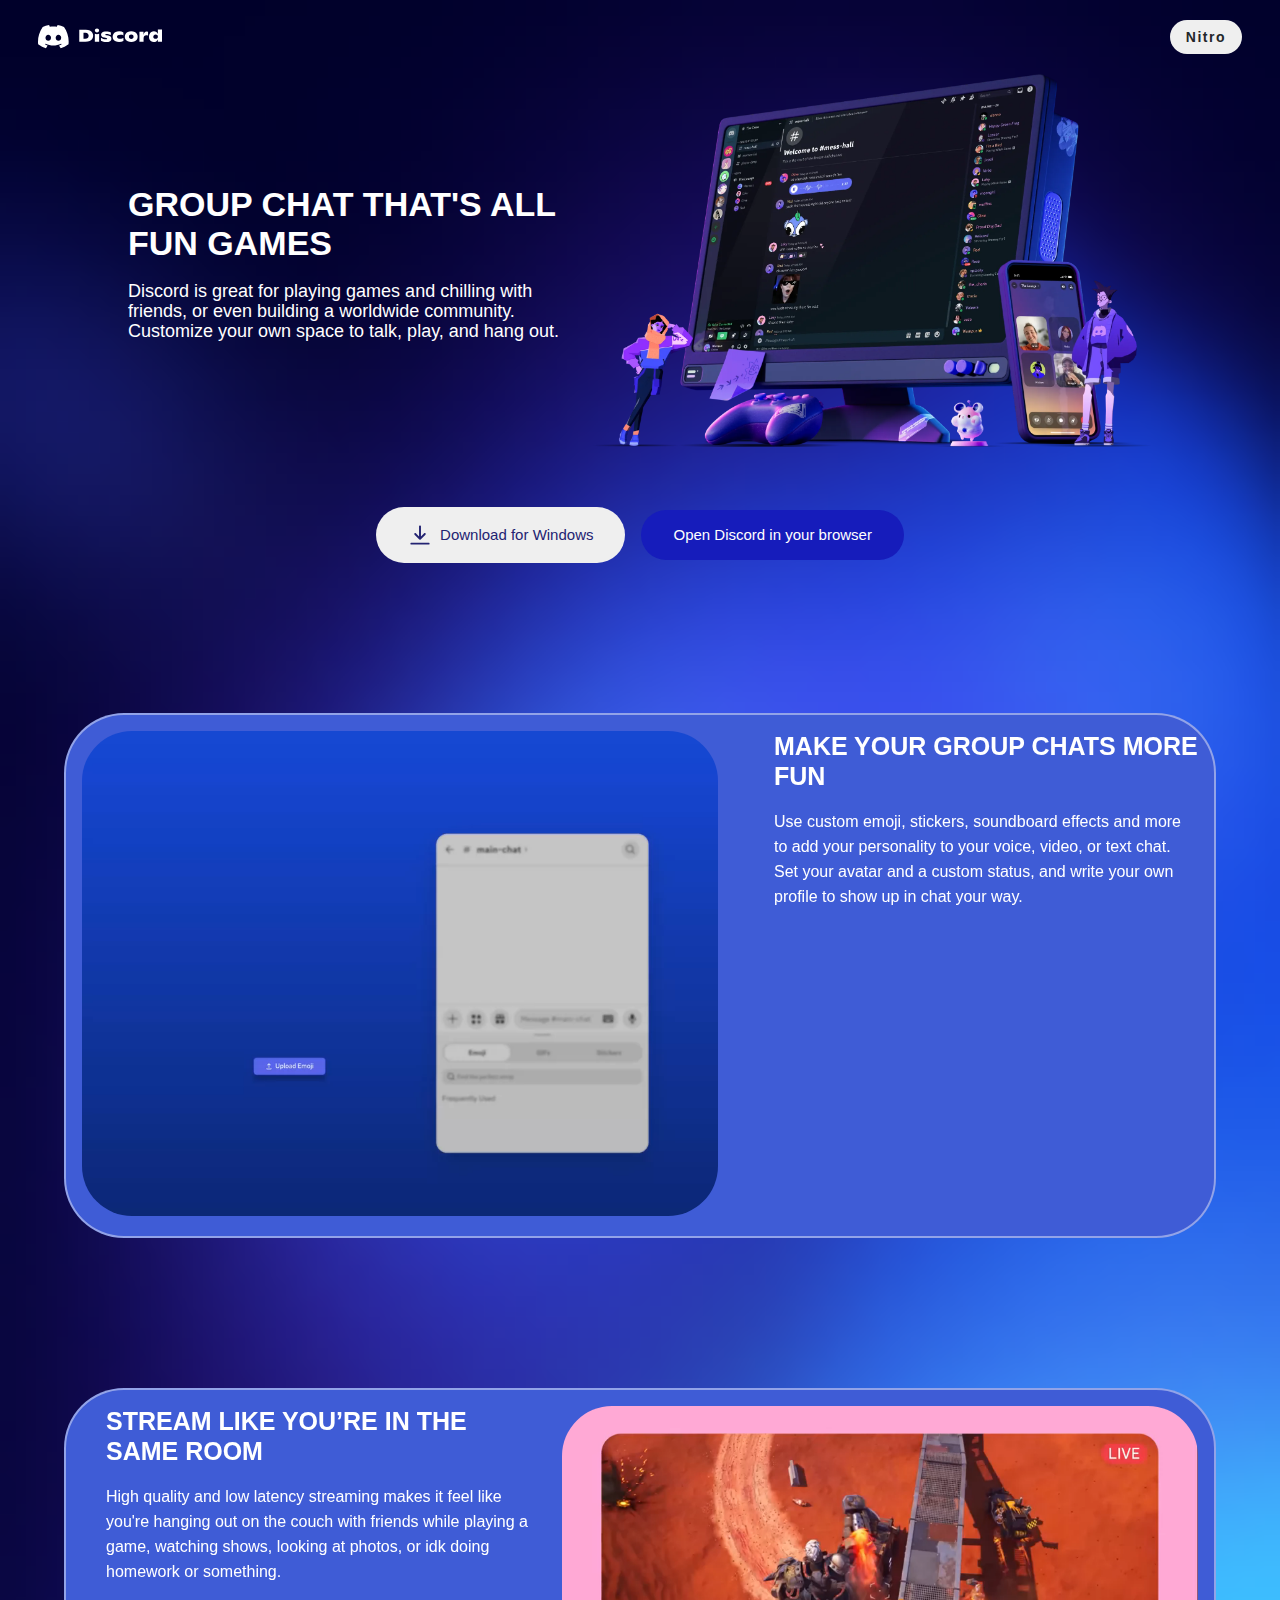
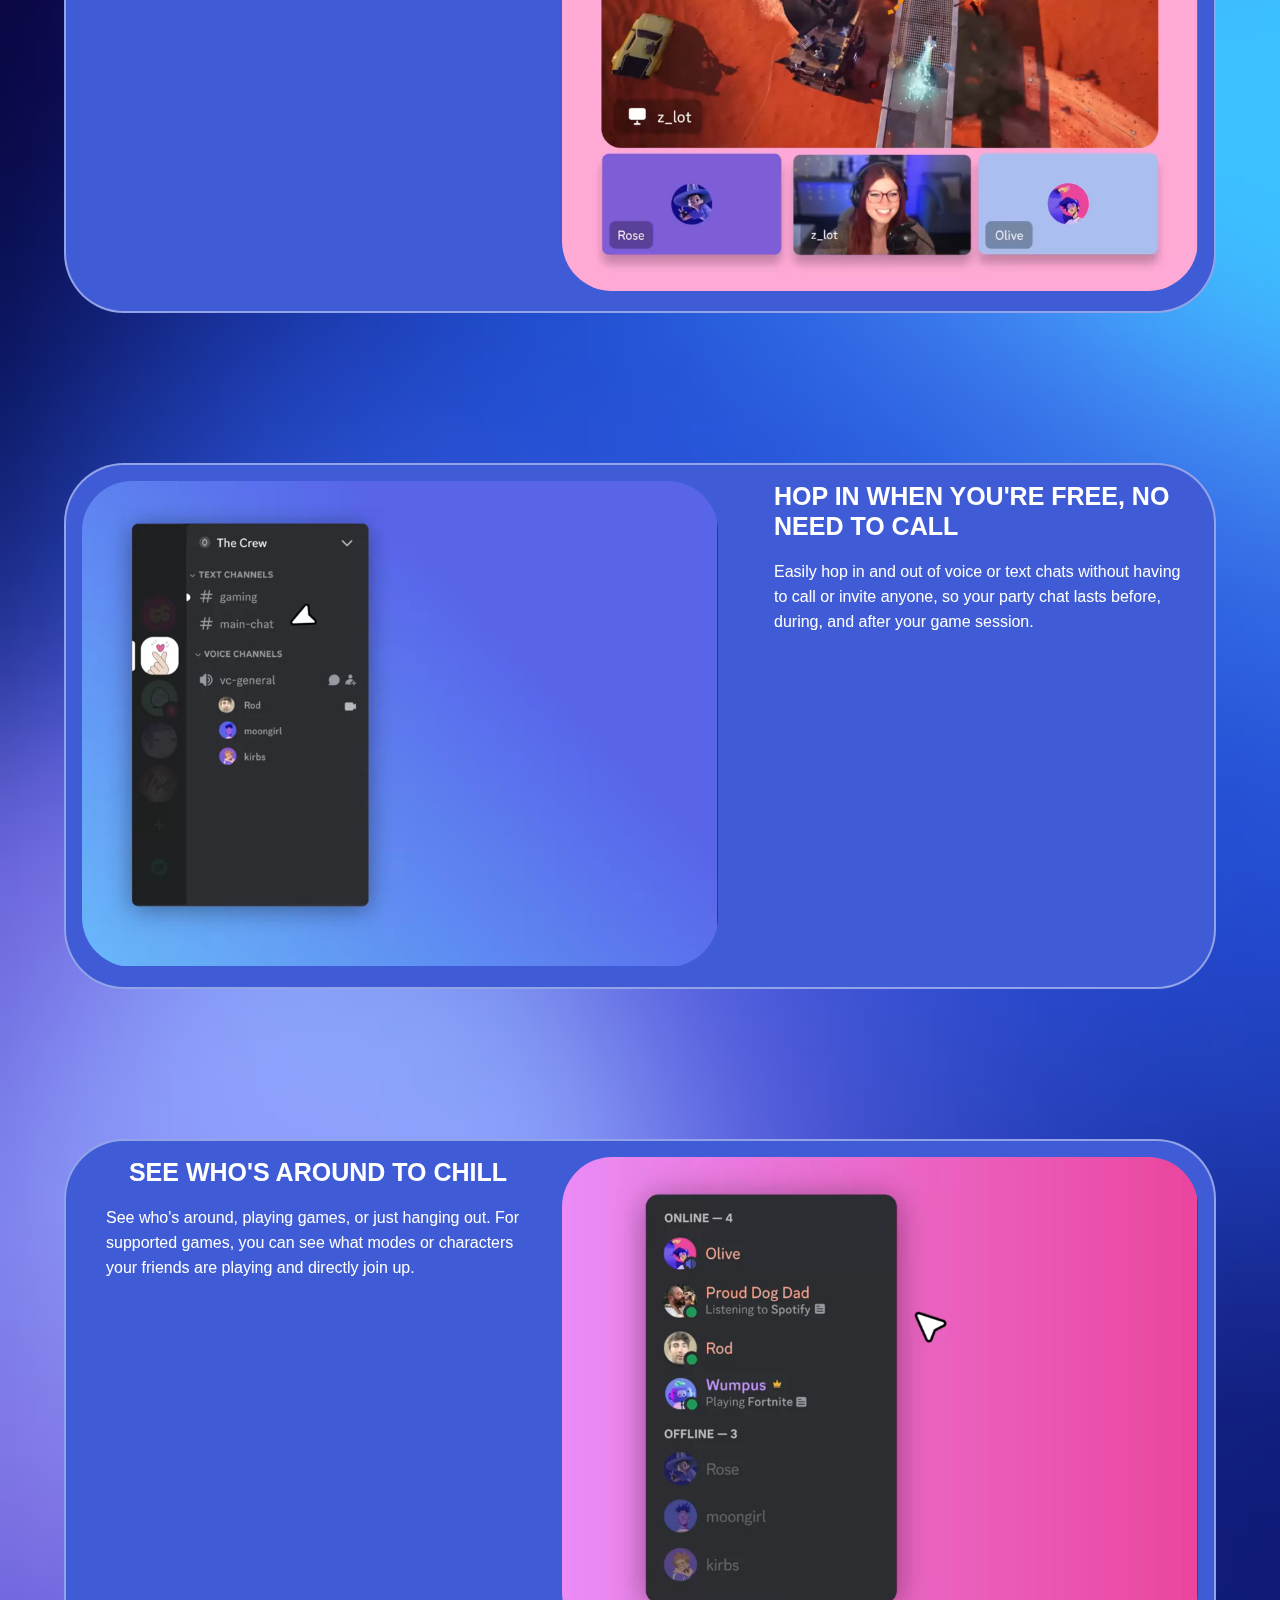
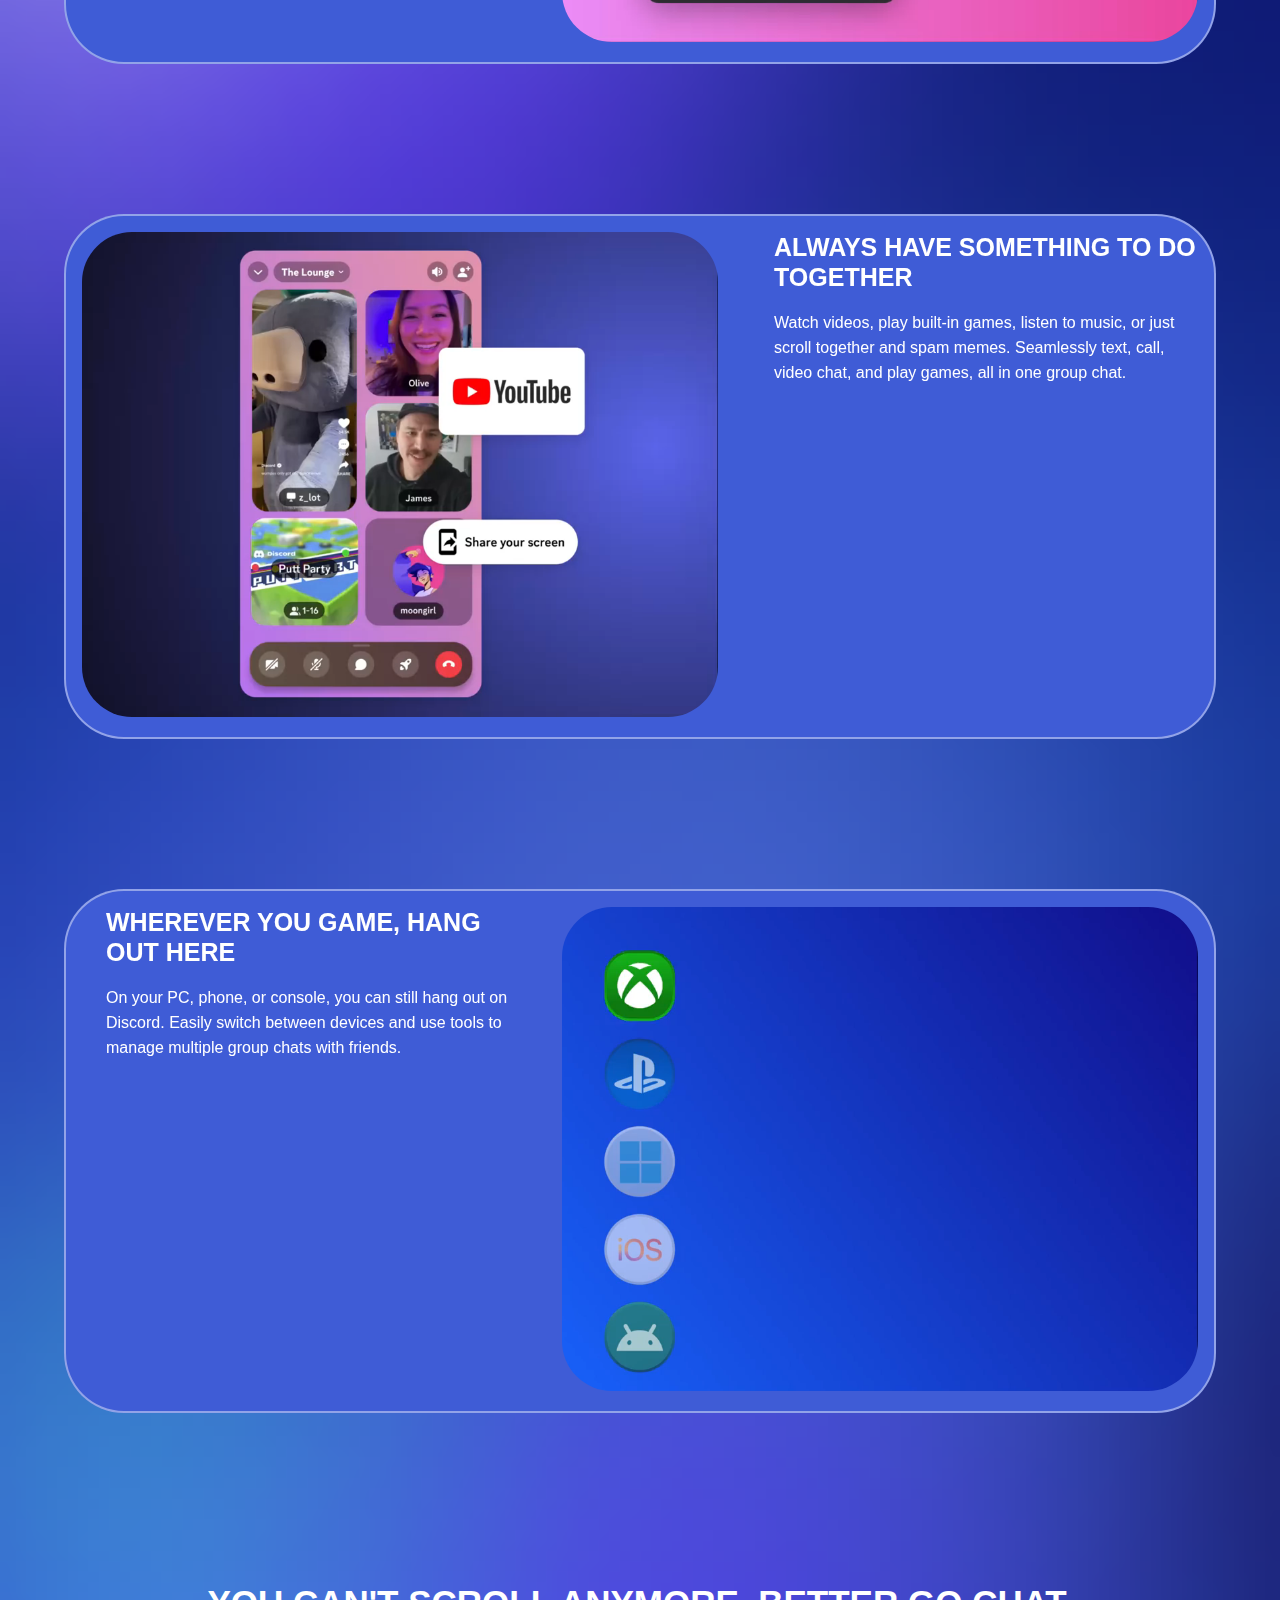
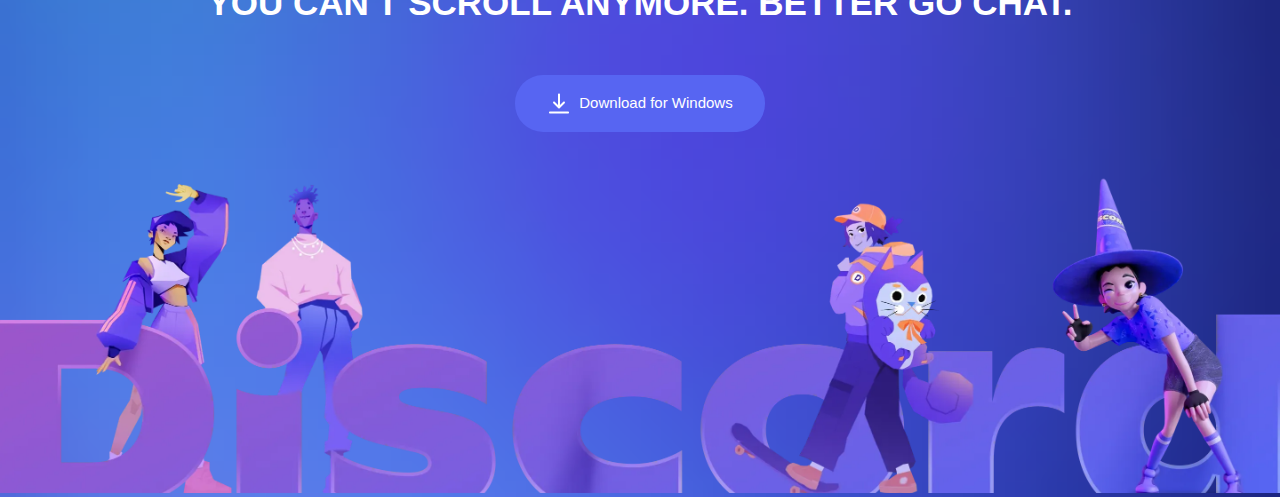
==== index.html @ bdc0ab3c "Add files via upload" ====
<!DOCTYPE html>
<html lang="en">
<head>
    <meta charset="UTF-8">
    <meta name="viewport" content="width=device-width, initial-scale=1.0">
    <title>Discord</title>
    <link rel="stylesheet" href="styles.css">
</head>
<body>
    <header>
        <div class="header">
        <img class="branding-logo" src="./assets/discord-logo.svg" alt="">
        <button class="header-btn"><a href="./Nitro/index.html">Nitro</a></button>
        </div>
    </header>

    <main>
        <section class="hero">
            <div class="content">
                <div class="details"><h1>GROUP CHAT THAT'S ALL FUN GAMES</h1>
                <p>Discord is great for playing games and chilling with friends, or even building a worldwide community. Customize your own space to talk, play, and hang out.</p>
                </div>
                <div class="image"><img src="./assets/sections-media/discord-monitor.webp" alt="">
                </div>
            </div>
            <div class="hero-btns">
                <button class="download-btn hero-btn"><img src="./assets/icons-n-backgrounds/download-dark.svg" alt="">Download for Windows</button>
                <button class="web-redirect-btn hero-btn">Open Discord in your browser</button>
            </div>
        </section>
        <section class="chats">
            <div class="card">
                <div class="media">
                    <video src="./assets/animations-n-videos/663b271d6f05c8c9e11f8d65_Discord Refresh Sound-MP4-transcode.webm" autoplay loop></video>
                </div>
                <div class="details">
                    <h2>Make your group chats more fun</h2>
                    <p>Use custom emoji, stickers, soundboard effects and more to add your personality to your voice, video, or text chat. Set your avatar and a custom status, and write your own profile to show up in chat your way.</p>
                </div>
            </div>
        </section>
        <section class="room">
            <div class="card">
                <div class="details">
                    <h2>Stream like you’re in the same room</h2>
                    <p>High quality and low latency streaming makes it feel like you're hanging out on the couch with friends while playing a game, watching shows, looking at photos, or idk doing homework or something.</p>
                </div>
                <div class="media">
                    <video src="./assets/animations-n-videos/6257adef93867e50d84d30e2_665434315cbc60da2d4c9684_Discord_Website_Refresh_Same Room_EN_V2-transcode.webm" alt="" autoplay loop></video>
                </div>
            </div>
        </section>
        <section class="vc">
            <div class="card">
                <div class="media">
                    <video src="./assets/animations-n-videos/6638c6b04eff56a99c1e2d7d_Discord_Website_Refresh_Hop-In-transcode.webm" autoplay loop></video>
                </div>
                <div class="details">
                    <h2>Hop in when you're free, no need to call</h2>
                    <p>Easily hop in and out of voice or text chats without having to call or invite anyone, so your party chat lasts before, during, and after your game session.</p>
                </div>
            </div>
        </section>
        <section class="chill">
            <div class="card">
                <div class="details">
                    <h2>See who's around to chill</h2>
                    <p>See who's around, playing games, or just hanging out. For supported games, you can see what modes or characters your friends are playing and directly join up.</p>
                </div>
                <div class="media">
                    <video src="./assets/animations-n-videos/6638c7e8907412911166f683_Discord_Website_Refresh_See Who_s Around-transcode.webm" autoplay loop></video>
                </div>
            </div>
        </section>
        <section class="get-together">
            <div class="card">
                <div class="media">
                    <video src="./assets/animations-n-videos/66446078b3e738a7c1f85e35_Discord_Website_Refresh_Activities_03-transcode.webm" autoplay loop></video>
                </div>
                <div class="details">
                    <h2>always have something to do together</h2>
                    <p>Watch videos, play built-in games, listen to music, or just scroll together and spam memes. Seamlessly text, call, video chat, and play games, all in one group chat.</p>
                </div>
            </div>
        </section>
        <section class="game">
            <div class="card">
                <div class="details">
                    <h2>wherever YOU GAME, HANG OUT HERE</h2>
                    <p>On your PC, phone, or console, you can still hang out on Discord. Easily switch between devices and use tools to manage multiple group chats with friends.</p>
                </div>
                <div class="media">
                    <video src="./assets/animations-n-videos/6638c8e7cb756886cd8d61af_Discord_Website_Refresh_Platforms-transcode.mp4" autoplay loop></video>
                </div>
            </div>
        </section>
        <section class="go-chat">
            <div class="content">
                <div class="details">
                    <h2>YOU CAN'T SCROLL ANYMORE.
                        BETTER GO CHAT.</h2>
                    <button class="gochat-download-btn"><img src="./assets/icons-n-backgrounds/download.svg" alt="">Download for Windows</button>
                </div>
            </div>
        </section>
    </main>

    <div class="foot-image">
        <img class="image" src="./assets/discord-word.webp" alt="">
    </div>

    <footer>       
    </footer>
</body>
</html>
---- styles.css ----
*{
    margin: 0;
    padding: 0;
    box-sizing: border-box;
    font-family: sans-serif;
}
body{
    background: url(./assets/discord-background.png);
    background-repeat: no-repeat;
    background-size: cover;
}
.header{
    width: 100%;
    max-width: 1280px;
    /* background-color: #1a2081; */
    display: flex;
    justify-content: space-between;
    padding: 20px 38px;
}
.header .branding-logo{
    height: 34px;
    width: 124px;
}
main{
    display: flex;
    flex-direction: column;
    align-items: center;
    justify-content: center;
    gap: 220px;
}
header{
    width: 100%;
    display: flex;
    justify-content: center;
    /* align-items: center; */
}
.header-btn{
    padding: 8px 16px;
    font-size: 14px;
    font-weight: 600;
    border: none;
    border-radius: 100px;
    letter-spacing: 1.5px;
    cursor: pointer;
}
.header-btn a{
    list-style: none;
    text-decoration: none;
    color: #23272a;
}
.hero{
    display: flex;
    flex-direction: column;
    justify-content: center;
    align-items: center;
    gap: 56px;
    /* padding: 56px 0; */
    width: 100%;
}
.hero .content{
    display: flex;
    width: 80vw;
    justify-content: center;
    align-items: center;
    color: white;
}
.content .image{
    width: 60%;
    aspect-ratio: 3/2;
}
.content .image img{
    width: 100%;
}
.hero .details{
    display: flex;
    flex-direction: column;
    justify-content: stretch;
    align-items: flex-start;
    gap: 18px;
    padding: 12 px;
    width: 50%;
}
.hero h1{
    font-size: 44px;
    font-weight: 900;
}
.hero p{
    font-size: 24px;
    font-weight: 400;
    line-height: 31px;
}
.hero-btns{
    display: flex;
    justify-content: center;
    align-items: center;
    gap: 16px;
}
.hero-btn{
    padding: 16px 32px;
    text-wrap: nowrap;
    font-size: 20px;
    line-height: 24px;
    font-weight: 500;
    border-radius: 100px;
    border:none;
    display: flex;
    justify-content: center;
    align-items: center;
    gap: 8px;
}
.hero-btn:hover{
    box-shadow: 0 3px 5px 3px #090936
}
.download-btn{
    color: #232372;
}
.download-btn:hover{
    color: #111138;
}
.download-btn img{
    width: 24px;
    height: 24px;
}
.web-redirect-btn{
    background-color: #161cbb;
    color: white;
}

.chats{
    display: flex;
}
section{
    width: 100%;
    display: flex;
    justify-content: center;
    align-items: center;
}
.card{
    width: 90%;
    max-width: 1300px;
    /* height: 632px; */
    background-color: #3f5cd6;
    border: 2px solid rgba(255, 255, 255, 0.434);
    backdrop-filter: blur(20px);
    border-radius: 60px;
    -webkit-backdrop-filter: blur(20);  /*For Mac OS*/
    display: flex;
    padding: 16px;
    gap: 32px;
}
.card .media{
    width: 60%;
    border-radius: 60px;
    border: none;
    justify-content: stretch;
}
.card .media video{
    width: 100%;
    border-radius: 50px;
}
.card .details{
    width: 40%;
    display: flex;
    flex-direction: column;
    justify-content: stretch;
    align-items: center;
    gap: 24px;
    margin-left: 2rem;
}
.card .details h2{
    font-size: 36px;
    font-weight: 900;
    line-height: 43px;
    color: white;
    text-transform: uppercase;
}
.card .details p{
    font-size: 24px;
    font-weight: 300;
    line-height: 36px;
    color: white;
}

.go-chat .content{
    display: flex;
    flex-direction: column;
    justify-content: center;
    align-items: center;
    gap: 16px;
    width: 90%;
}
.go-chat .details h2{
    font-size: 47px;
    font-weight: 800;
    line-height: 56px;
    text-align: center;
}
.go-chat .details{
    max-width: 1200px;
    padding: 12px;
    text-wrap: wrap;
    display: flex;
    flex-direction: column;
    align-items: center;
    justify-content: center;
    gap: 44px;
    color: white;
}
.gochat-download-btn{
    background-color: #5765f2;
    border: none;
    font-size: 23px;
    padding: 18px 34px;
    color: white;
    font-weight: 500;
    border-radius: 28px;
    display: flex;
    align-items: center;
    justify-content: center;
    gap: 8px;
}
.gochat-download-btn:hover{
    background-color: #767eda;
}
.foot-image{
    width: 100%;
    margin-top: 2rem;
    /* border: 2px solid red; */
}
.foot-image img{
    width: 100%;
    height: 100%;
    border: none;
}

@media (max-width: 1345px) {
    .hero h1{
        font-size: 34px;
        font-weight: 700;
    }
    .hero p{
        font-size: 18px;
        font-weight: 200;
        line-height: 20px;
    }
    .hero-btn{
        padding: 16px 32px;
        font-size: 15px;
        line-height: 18px;
        font-weight: 500;
    }
    .go-chat .details h2{
        font-size: 35px;
    }
    .gochat-download-btn{
        padding: 16px 32px;
        font-size: 15px;
        line-height: 18px;
        font-weight: 500;
    }
    .card .details{
        gap: 18px;
        margin-left: 1.5rem;
    }
    .card .details h2{
        font-size: 25px;
        font-weight: 900;
        line-height: 30px;
    }
    .card .details p{
        font-size: 16px;
        font-weight: 300;
        line-height: 25px;
    }
    main{
        gap: 150px;
    }
}
@media (max-width: 800px){
    header{
        position: sticky;
        top: 0;
        margin-bottom: 1rem;
        background-color: #161cbb;
        z-index: 100;
    }
    .content{
        flex-direction: column-reverse;
        gap: 2rem;
    }
    .content .image{
        width: 70%;
    }
    .content .details{
        width: 80%;
        text-align: center;
    }
}
@media (max-width: 600px) {
    .hero h1{
        font-size: 27px;
        font-weight: 700;
    }
    .hero p{
        font-size: 15px;
        font-weight: 200;
        line-height: 20px;
    }
    .hero-btns{
        flex-direction: column;
    }
    .go-chat .details h2{
        font-size: 25px;
        line-height: 30px;
    }
    .card{
        flex-direction: column;
        justify-content: center;
        align-items: center;
        padding: 2rem;
    }
    .card .media{
        width: 90%;
    }
    .card .details{
        width: 90%;
        gap: 12px;
        margin-left: 1rem;
    }
    main{
        gap: 80px;
    }
}
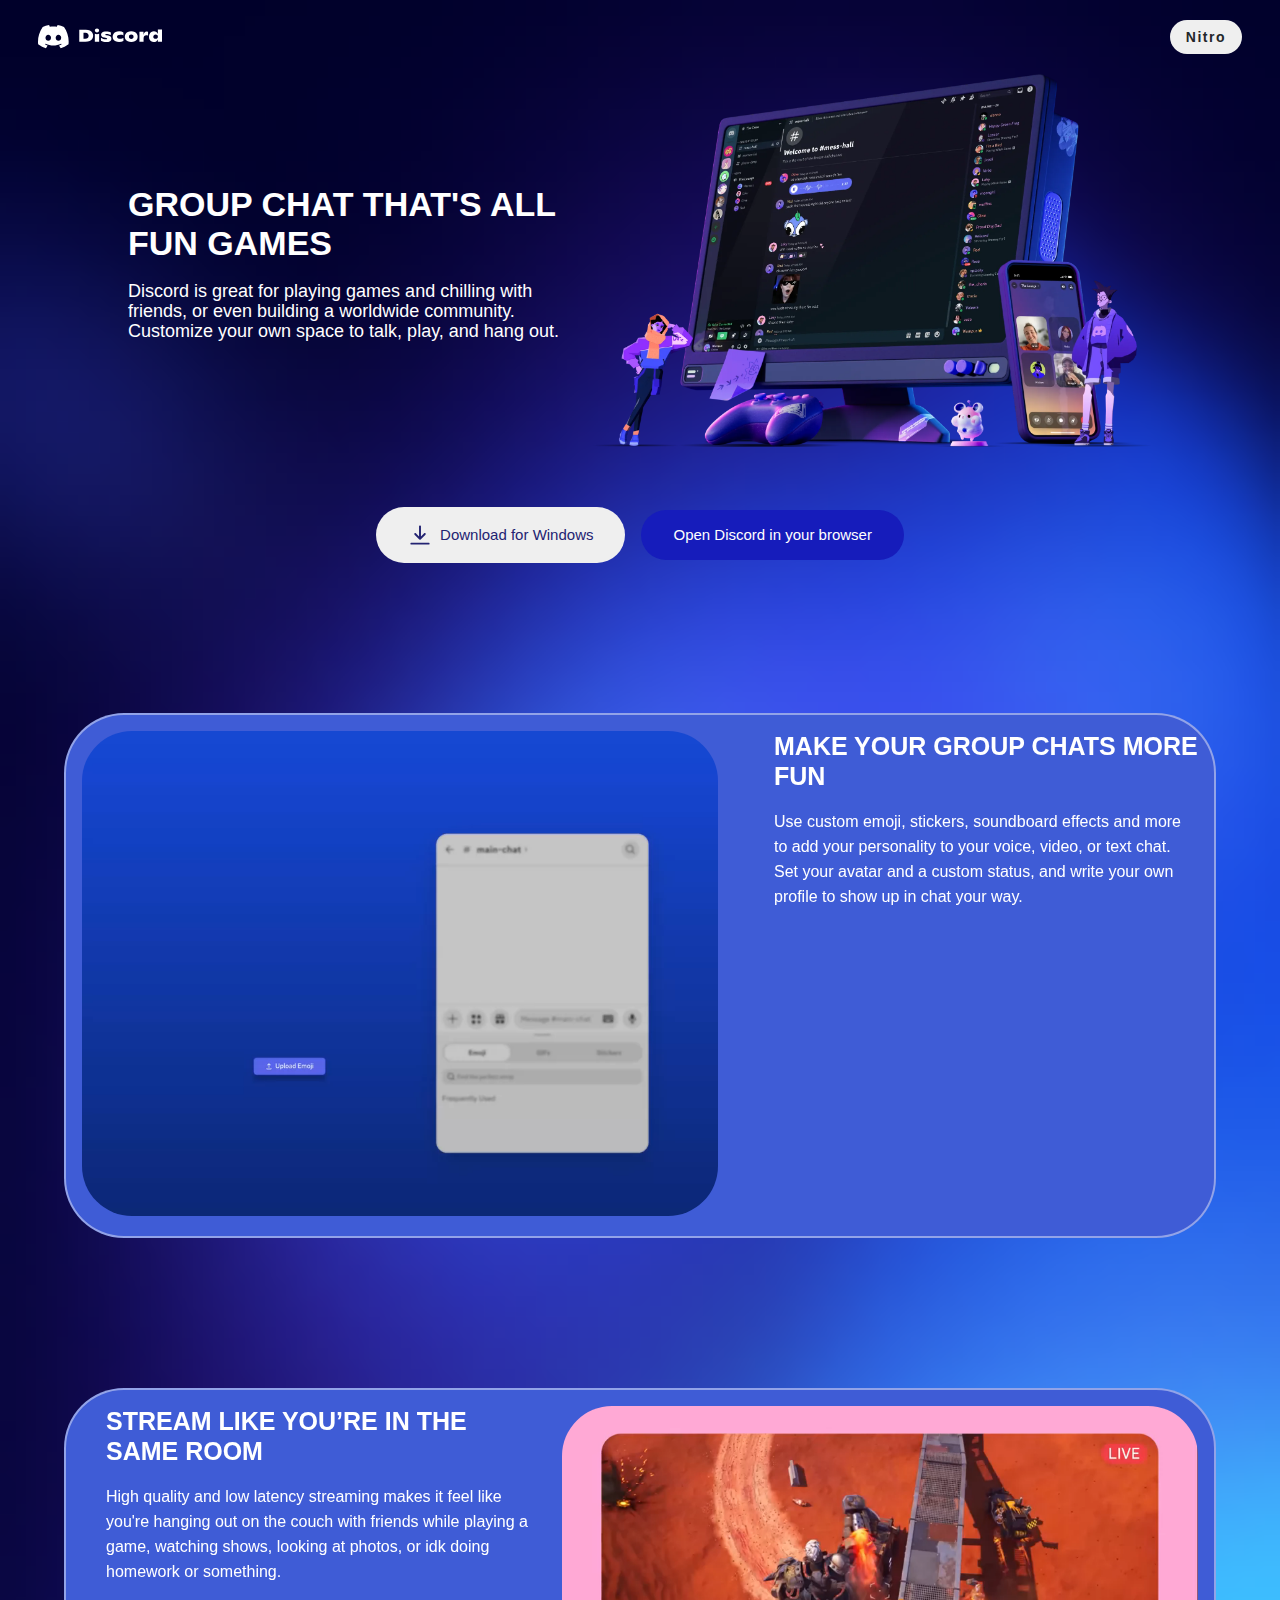
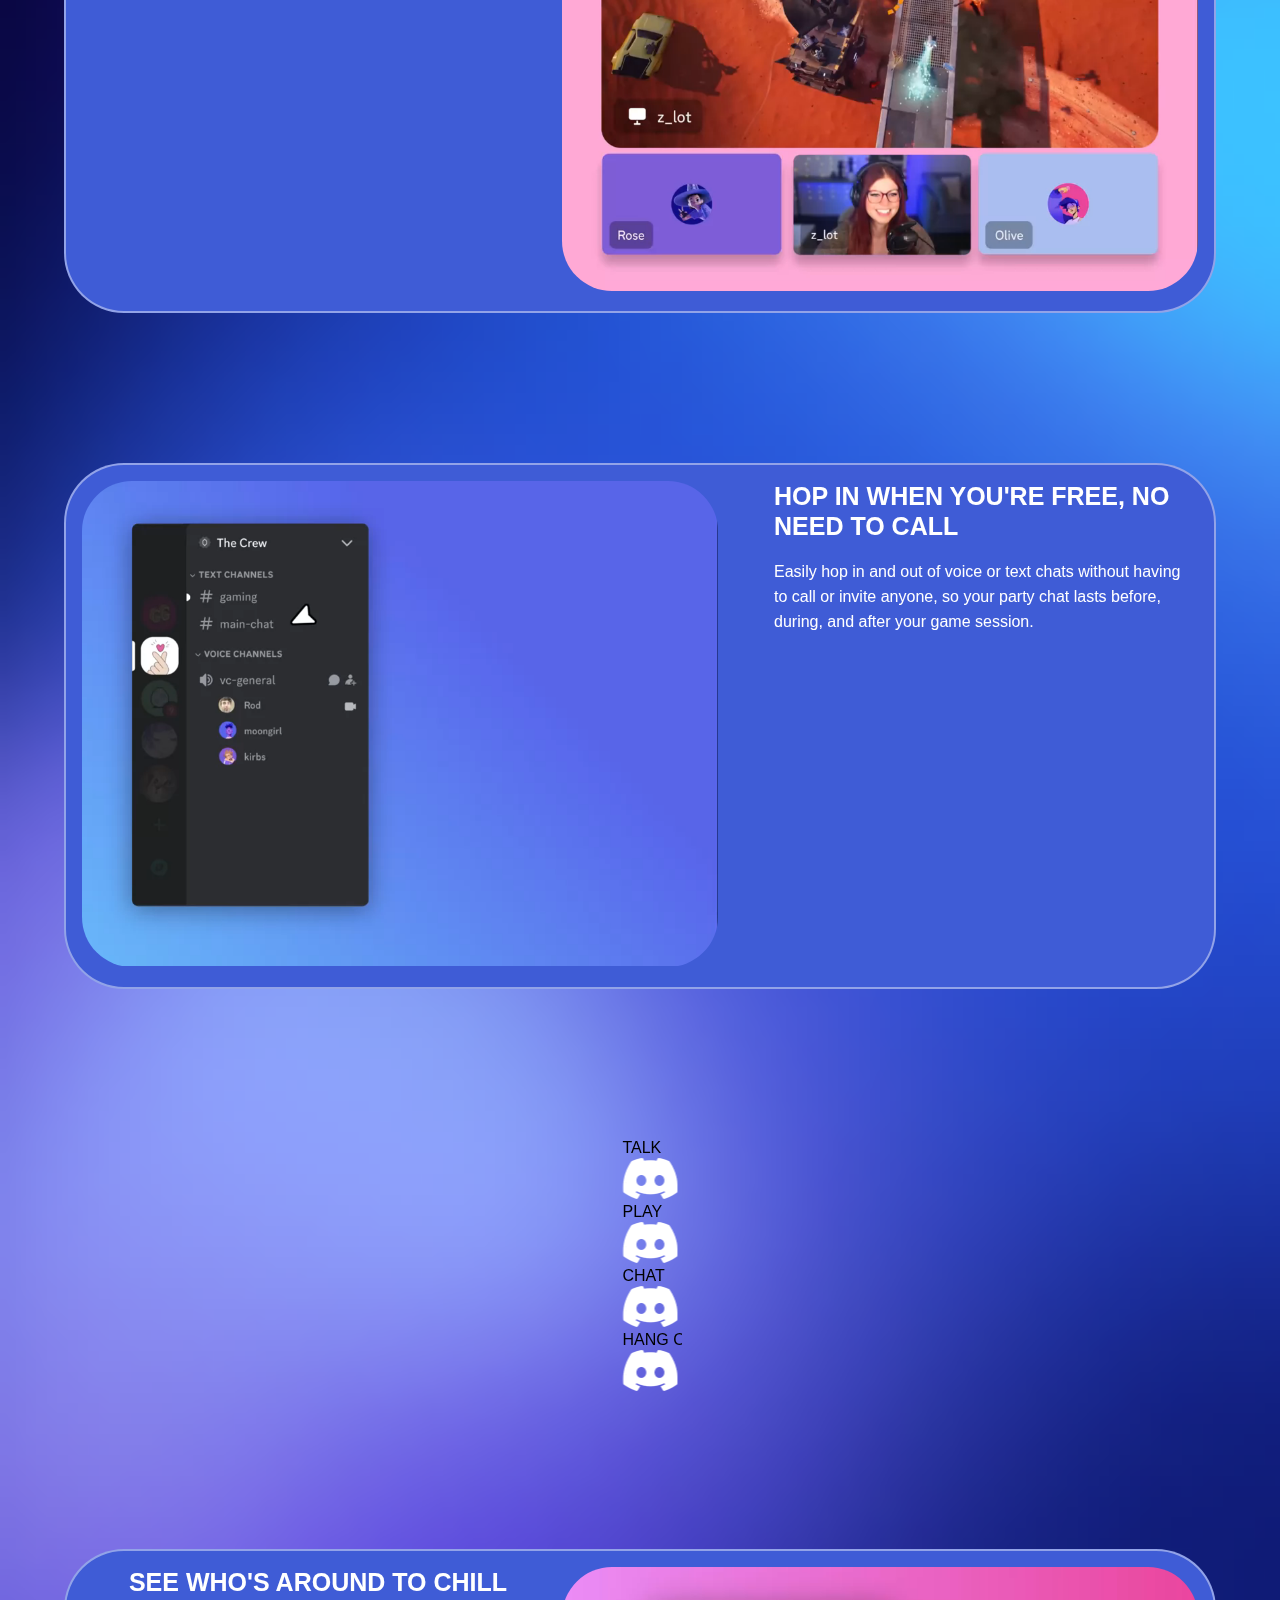
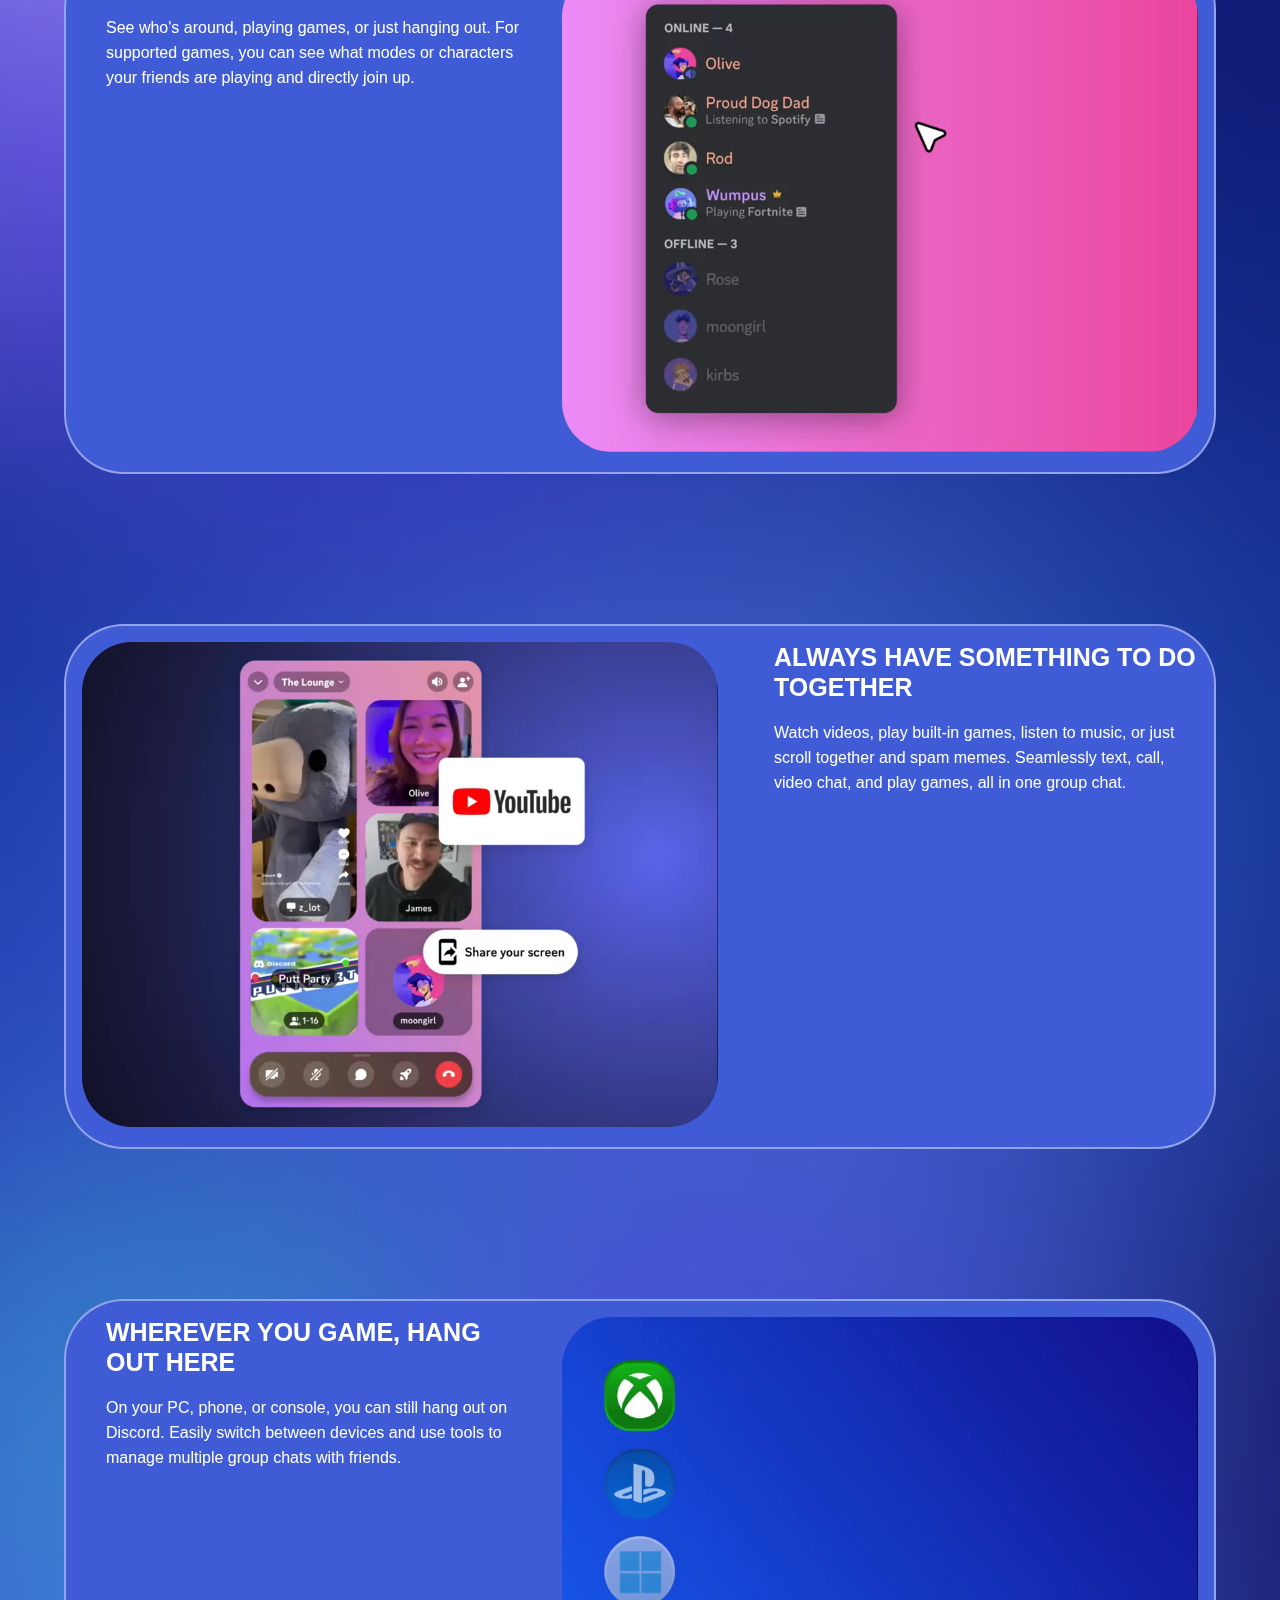
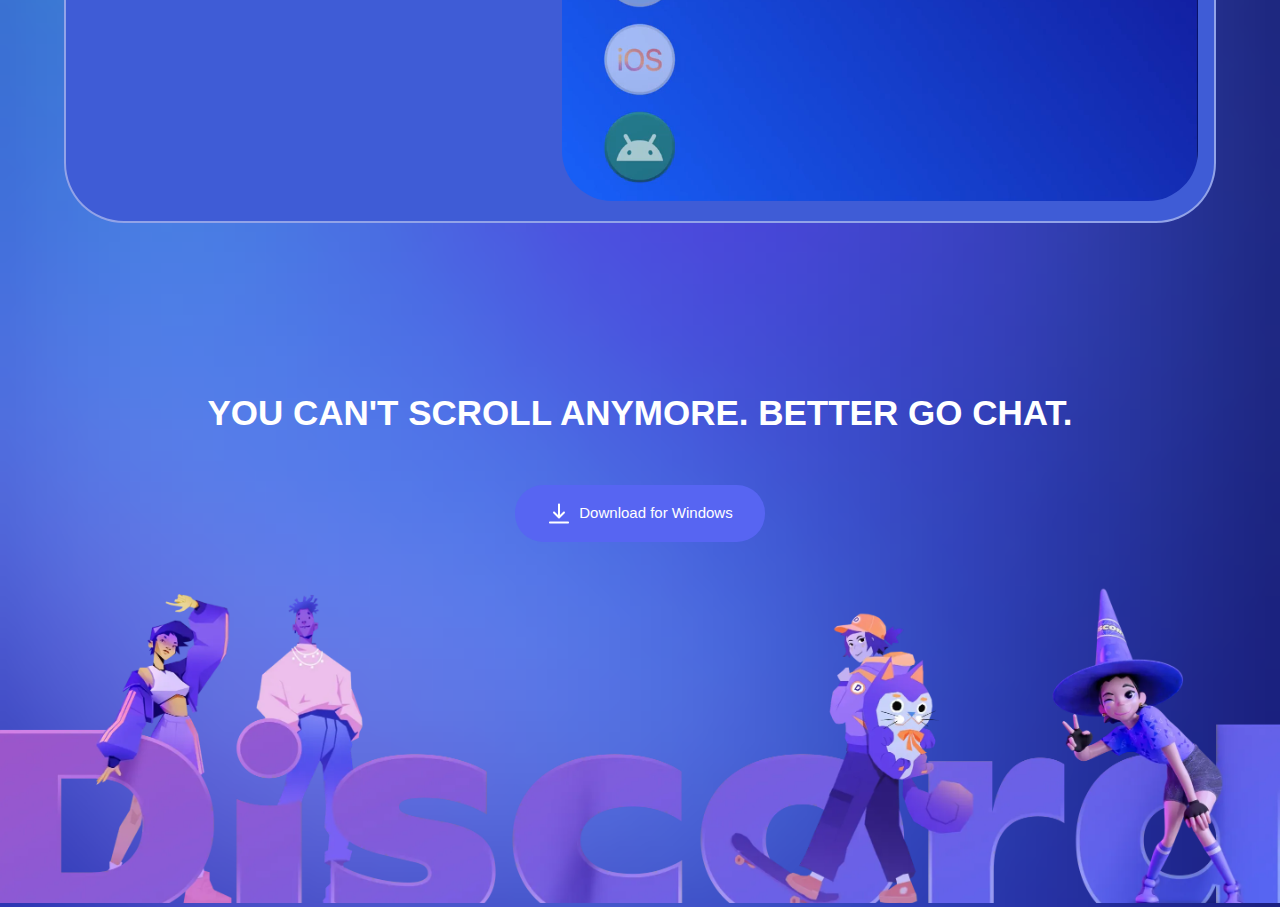
==== commit 5a4361d2: "Update index.html" ====
--- a/index.html
+++ b/index.html
@@ -61,6 +61,20 @@
                 </div>
             </div>
         </section>
+        <div class="marque-container">
+        <marquee>
+            <div class="marquee">
+                <p>TALK</p>
+                <img src="./assets/icons-n-backgrounds/discord-icon.webp" alt="">
+                <p>PLAY</p>
+                <img src="./assets/icons-n-backgrounds/discord-icon.webp" alt="">
+                <p>CHAT</p>
+                <img src="./assets/icons-n-backgrounds/discord-icon.webp" alt="">
+                <p>HANG OUT</p>
+                <img src="./assets/icons-n-backgrounds/discord-icon.webp" alt="">
+            </div>
+        </marquee>
+        </div>
         <section class="chill">
             <div class="card">
                 <div class="details">
@@ -112,4 +126,4 @@
     <footer>       
     </footer>
 </body>
-</html>+</html>
